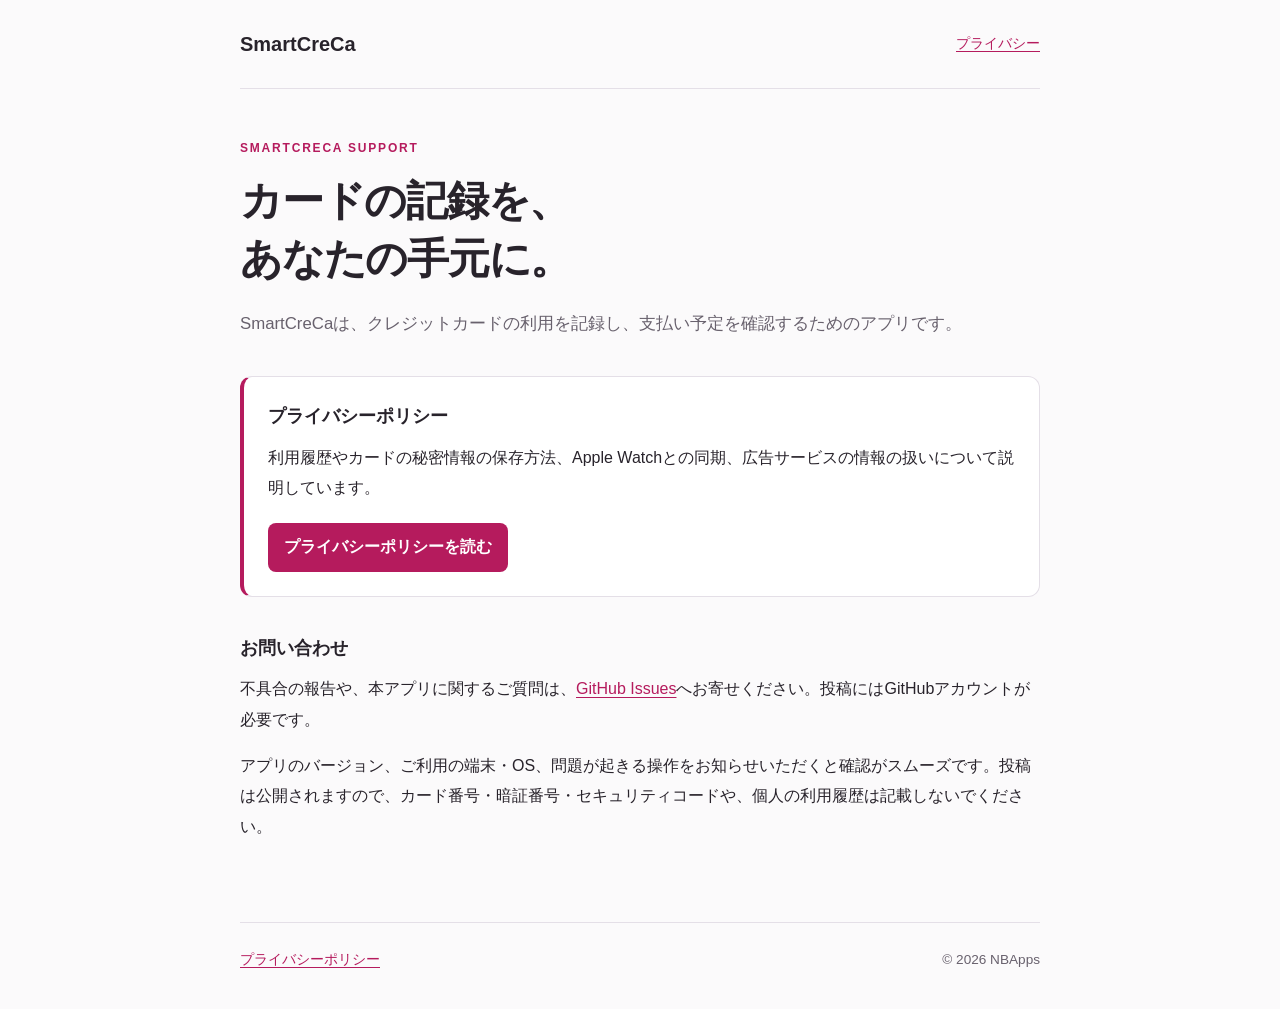
==== index.html @ 2b5b3f31 "Publish SmartCreCa privacy policy and support pages" ====
<!doctype html>
<html lang="ja">
<head>
  <meta charset="utf-8">
  <meta name="viewport" content="width=device-width, initial-scale=1">
  <meta name="description" content="SmartCreCaのプライバシーポリシーとサポート窓口。">
  <title>SmartCreCa | サポート</title>
  <link rel="canonical" href="https://nbashohei.github.io/smartcreca-info/">
  <link rel="stylesheet" href="style.css">
</head>
<body>
  <header class="site-header"><a class="brand" href="./">SmartCreCa</a><a href="privacy.html">プライバシー</a></header>
  <main>
    <p class="eyebrow">SMARTCRECA SUPPORT</p>
    <h1>カードの記録を、<br>あなたの手元に。</h1>
    <p class="intro">SmartCreCaは、クレジットカードの利用を記録し、支払い予定を確認するためのアプリです。</p>
    <section class="summary">
      <h2>プライバシーポリシー</h2>
      <p>利用履歴やカードの秘密情報の保存方法、Apple Watchとの同期、広告サービスの情報の扱いについて説明しています。</p>
      <a class="button" href="privacy.html">プライバシーポリシーを読む</a>
    </section>
    <section aria-labelledby="support"><h2 id="support">お問い合わせ</h2>
      <p>不具合の報告や、本アプリに関するご質問は、<a href="https://github.com/nbashohei/smartcreca-info/issues">GitHub Issues</a>へお寄せください。投稿にはGitHubアカウントが必要です。</p>
      <p>アプリのバージョン、ご利用の端末・OS、問題が起きる操作をお知らせいただくと確認がスムーズです。投稿は公開されますので、カード番号・暗証番号・セキュリティコードや、個人の利用履歴は記載しないでください。</p>
    </section>
  </main>
  <footer><a href="privacy.html">プライバシーポリシー</a><span>© 2026 NBApps</span></footer>
</body>
</html>
---- style.css ----
:root { color-scheme: light dark; --background: #fbfafb; --surface: #fff; --text: #28232b; --muted: #68616d; --line: #e4dfe7; --accent: #b51b5d; --tint: #fcf0f5; }
* { box-sizing: border-box; }
html { scroll-padding-top: 2rem; }
body { margin: 0; background: var(--background); color: var(--text); font: 16px/1.9 -apple-system, BlinkMacSystemFont, "Hiragino Sans", "Noto Sans JP", sans-serif; overflow-wrap: anywhere; }
a { color: var(--accent); text-underline-offset: .2em; }
a:hover { text-decoration-thickness: 2px; }
a:focus-visible { outline: 3px solid var(--accent); outline-offset: 5px; }
.site-header, main, footer { width: min(100% - 40px, 800px); margin-inline: auto; }
.site-header { display: flex; align-items: center; justify-content: space-between; gap: 1rem; padding-block: 25px; border-bottom: 1px solid var(--line); font-size: .9rem; }
.brand { color: var(--text); font-size: 1.25rem; font-weight: 750; text-decoration: none; }
main { padding-block: 48px 64px; }
.eyebrow { margin: 0 0 12px; color: var(--accent); font-size: .75rem; font-weight: 700; letter-spacing: .15em; }
h1 { margin: 0 0 20px; font-size: clamp(1.7rem, 5.5vw, 2.6rem); letter-spacing: -.03em; line-height: 1.4; }
h2 { margin: 0 0 12px; font-size: 1.15rem; line-height: 1.6; }
p { margin: 0 0 16px; }
.updated { color: var(--muted); font-size: .88rem; margin-bottom: 28px; }
.intro { color: var(--muted); font-size: 1.05rem; }
section { margin-top: 36px; }
.summary { padding: 24px; border: 1px solid var(--line); border-left: 4px solid var(--accent); border-radius: 12px; background: var(--surface); }
.summary p:last-child { margin-bottom: 0; }
ul { padding-left: 1.4em; margin: 12px 0 20px; }
li + li { margin-top: 8px; }
.button { display: inline-block; margin-top: 4px; padding: 9px 16px; border-radius: 8px; background: var(--accent); color: #fff; text-decoration: none; font-weight: 650; }
footer { display: flex; justify-content: space-between; flex-wrap: wrap; gap: 12px; border-top: 1px solid var(--line); padding-block: 24px 36px; font-size: .85rem; color: var(--muted); }
@media (max-width: 480px) { main { padding-top: 32px; } .summary { padding: 20px; } .site-header, main, footer { width: calc(100% - 32px); } }
@media (prefers-color-scheme: dark) { :root { --background: #19171c; --surface: #222026; --text: #eee8f0; --muted: #bbb2c0; --line: #403946; --accent: #ff98c1; --tint: #30232c; } .button { color: #27101a; } }
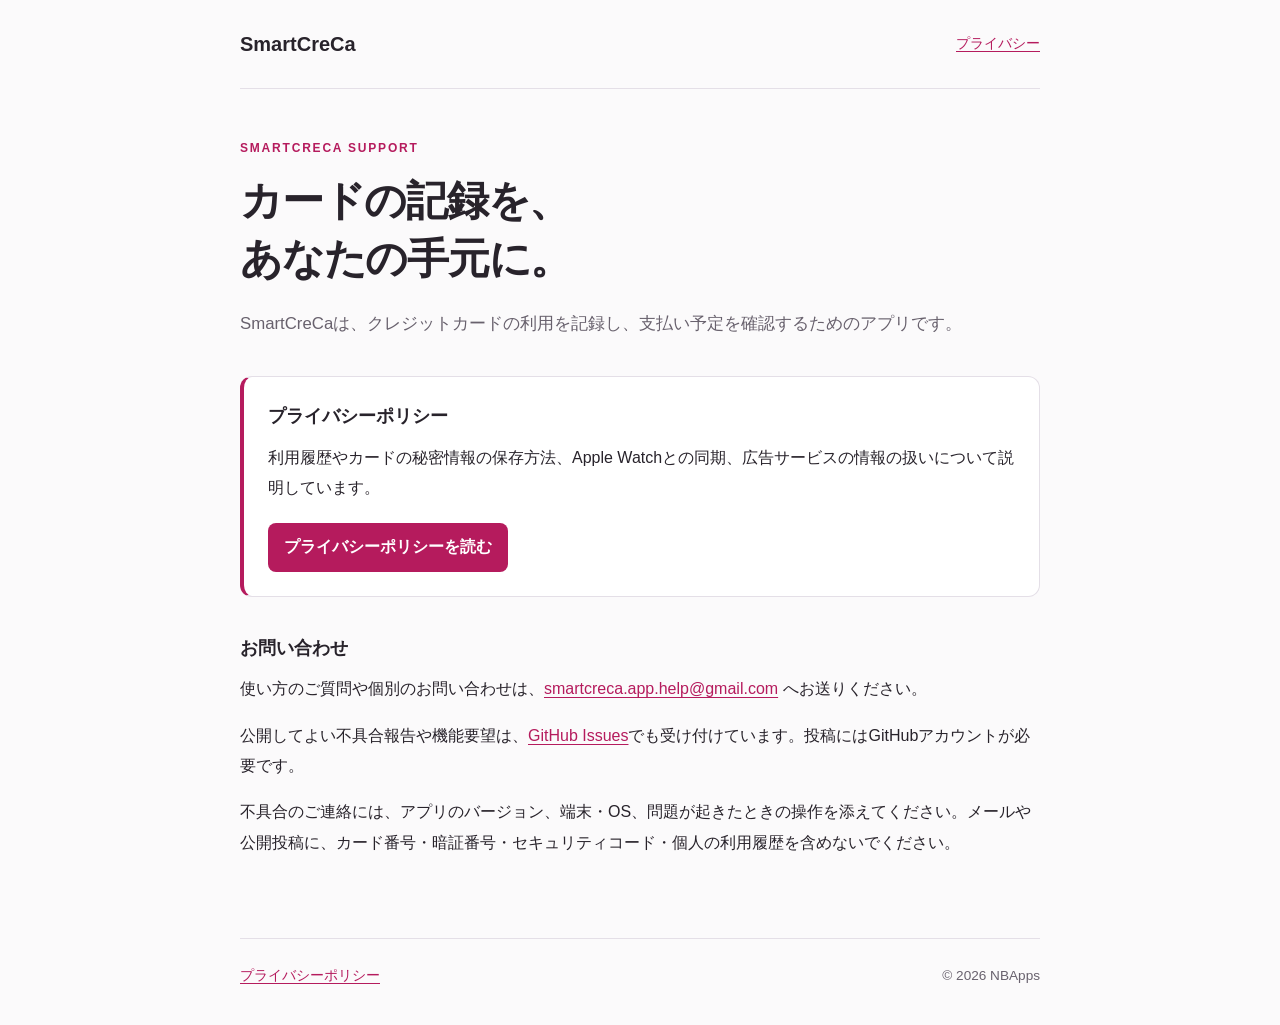
==== commit 4311aac8: "Publish the SmartCreCa support email for private inquiries" ====
--- a/index.html
+++ b/index.html
@@ -20,8 +20,9 @@
       <a class="button" href="privacy.html">プライバシーポリシーを読む</a>
     </section>
     <section aria-labelledby="support"><h2 id="support">お問い合わせ</h2>
-      <p>不具合の報告や、本アプリに関するご質問は、<a href="https://github.com/nbashohei/smartcreca-info/issues">GitHub Issues</a>へお寄せください。投稿にはGitHubアカウントが必要です。</p>
-      <p>アプリのバージョン、ご利用の端末・OS、問題が起きる操作をお知らせいただくと確認がスムーズです。投稿は公開されますので、カード番号・暗証番号・セキュリティコードや、個人の利用履歴は記載しないでください。</p>
+      <p>使い方のご質問や個別のお問い合わせは、<a href="mailto:smartcreca.app.help@gmail.com">smartcreca.app.help@gmail.com</a> へお送りください。</p>
+      <p>公開してよい不具合報告や機能要望は、<a href="https://github.com/nbashohei/smartcreca-info/issues">GitHub Issues</a>でも受け付けています。投稿にはGitHubアカウントが必要です。</p>
+      <p>不具合のご連絡には、アプリのバージョン、端末・OS、問題が起きたときの操作を添えてください。メールや公開投稿に、カード番号・暗証番号・セキュリティコード・個人の利用履歴を含めないでください。</p>
     </section>
   </main>
   <footer><a href="privacy.html">プライバシーポリシー</a><span>© 2026 NBApps</span></footer>
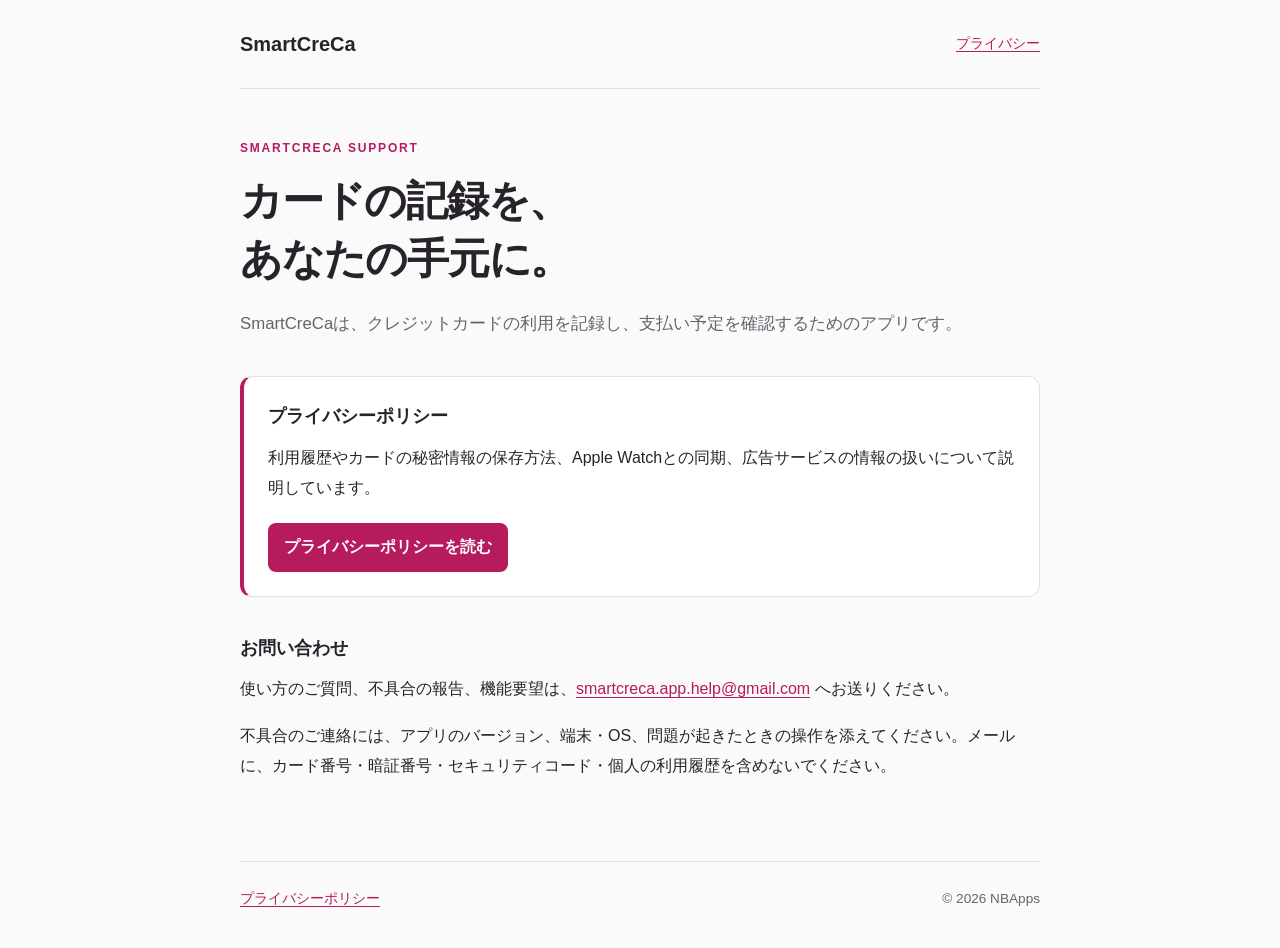
==== commit eac6a718: "Use email as the sole public support channel" ====
--- a/index.html
+++ b/index.html
@@ -20,9 +20,8 @@
       <a class="button" href="privacy.html">プライバシーポリシーを読む</a>
     </section>
     <section aria-labelledby="support"><h2 id="support">お問い合わせ</h2>
-      <p>使い方のご質問や個別のお問い合わせは、<a href="mailto:smartcreca.app.help@gmail.com">smartcreca.app.help@gmail.com</a> へお送りください。</p>
-      <p>公開してよい不具合報告や機能要望は、<a href="https://github.com/nbashohei/smartcreca-info/issues">GitHub Issues</a>でも受け付けています。投稿にはGitHubアカウントが必要です。</p>
-      <p>不具合のご連絡には、アプリのバージョン、端末・OS、問題が起きたときの操作を添えてください。メールや公開投稿に、カード番号・暗証番号・セキュリティコード・個人の利用履歴を含めないでください。</p>
+      <p>使い方のご質問、不具合の報告、機能要望は、<a href="mailto:smartcreca.app.help@gmail.com">smartcreca.app.help@gmail.com</a> へお送りください。</p>
+      <p>不具合のご連絡には、アプリのバージョン、端末・OS、問題が起きたときの操作を添えてください。メールに、カード番号・暗証番号・セキュリティコード・個人の利用履歴を含めないでください。</p>
     </section>
   </main>
   <footer><a href="privacy.html">プライバシーポリシー</a><span>© 2026 NBApps</span></footer>
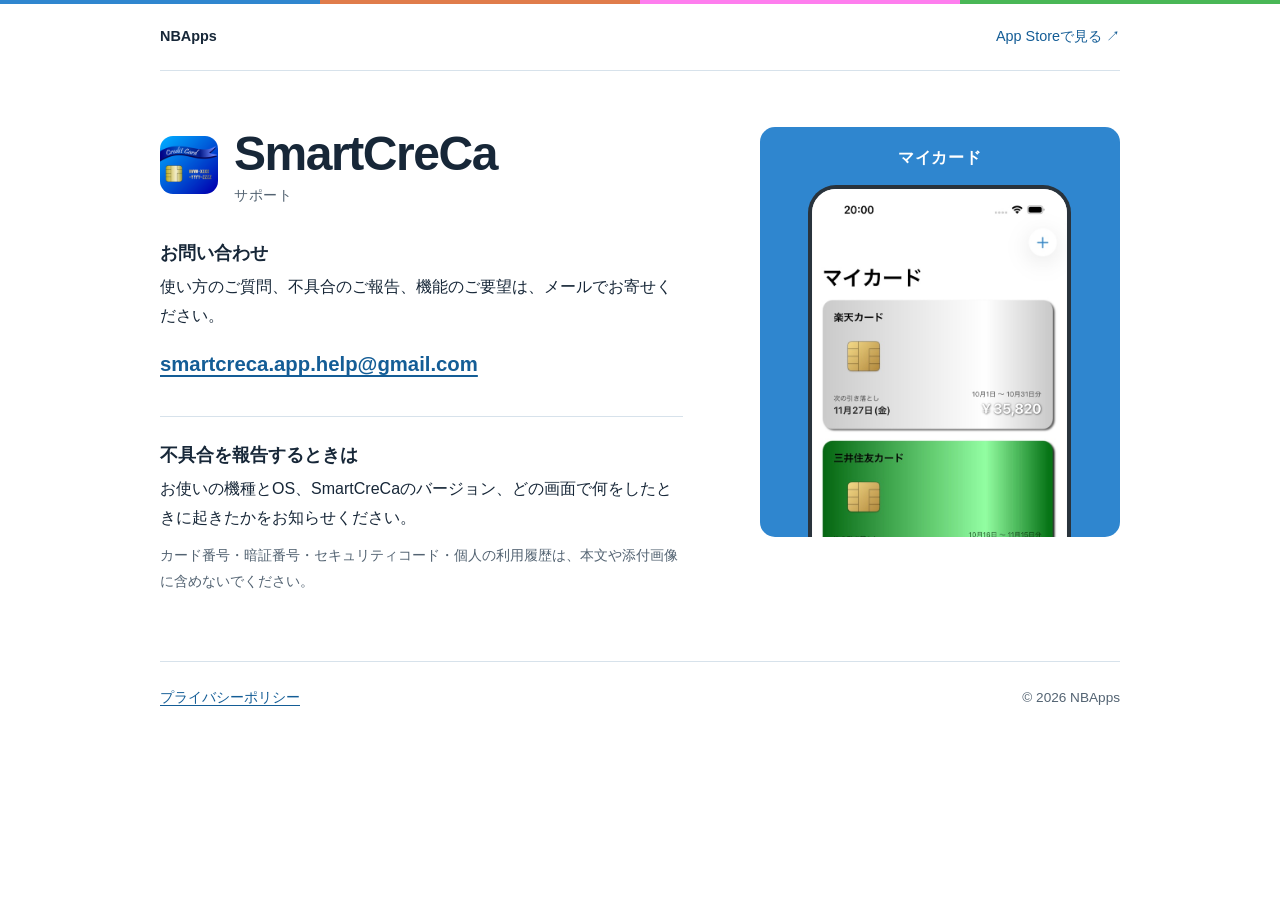
==== commit 4aea785f: "Bring app artwork and store colors to the SmartCreCa support page" ====
--- a/index.html
+++ b/index.html
@@ -3,26 +3,35 @@
 <head>
   <meta charset="utf-8">
   <meta name="viewport" content="width=device-width, initial-scale=1">
-  <meta name="description" content="SmartCreCaのプライバシーポリシーとサポート窓口。">
-  <title>SmartCreCa | サポート</title>
+  <meta name="description" content="SmartCreCaの使い方、不具合、機能のご要望に関するお問い合わせ窓口。">
+  <title>SmartCreCa サポート</title>
   <link rel="canonical" href="https://nbashohei.github.io/smartcreca-info/">
+  <link rel="icon" href="assets/smartcreca.png">
   <link rel="stylesheet" href="style.css">
 </head>
-<body>
-  <header class="site-header"><a class="brand" href="./">SmartCreCa</a><a href="privacy.html">プライバシー</a></header>
-  <main>
-    <p class="eyebrow">SMARTCRECA SUPPORT</p>
-    <h1>カードの記録を、<br>あなたの手元に。</h1>
-    <p class="intro">SmartCreCaは、クレジットカードの利用を記録し、支払い予定を確認するためのアプリです。</p>
-    <section class="summary">
-      <h2>プライバシーポリシー</h2>
-      <p>利用履歴やカードの秘密情報の保存方法、Apple Watchとの同期、広告サービスの情報の扱いについて説明しています。</p>
-      <a class="button" href="privacy.html">プライバシーポリシーを読む</a>
-    </section>
-    <section aria-labelledby="support"><h2 id="support">お問い合わせ</h2>
-      <p>使い方のご質問、不具合の報告、機能要望は、<a href="mailto:smartcreca.app.help@gmail.com">smartcreca.app.help@gmail.com</a> へお送りください。</p>
-      <p>不具合のご連絡には、アプリのバージョン、端末・OS、問題が起きたときの操作を添えてください。メールに、カード番号・暗証番号・セキュリティコード・個人の利用履歴を含めないでください。</p>
-    </section>
+<body class="support-page">
+  <header class="mast"><a href="https://nbashohei.github.io/">NBApps</a><a href="https://apps.apple.com/jp/app/id992369701">App Storeで見る <span aria-hidden="true">↗</span></a></header>
+  <main class="support-layout">
+    <div class="support-content">
+      <div class="app-heading">
+        <img src="assets/smartcreca.png" alt="" width="58" height="58">
+        <h1>SmartCreCa<span>サポート</span></h1>
+      </div>
+      <section aria-labelledby="support">
+        <h2 id="support">お問い合わせ</h2>
+        <p>使い方のご質問、不具合のご報告、機能のご要望は、メールでお寄せください。</p>
+        <a class="email" href="mailto:smartcreca.app.help@gmail.com">smartcreca.app.help@gmail.com</a>
+      </section>
+      <section aria-labelledby="bug-report">
+        <h2 id="bug-report">不具合を報告するときは</h2>
+        <p>お使いの機種とOS、SmartCreCaのバージョン、どの画面で何をしたときに起きたかをお知らせください。</p>
+        <p class="mail-note">カード番号・暗証番号・セキュリティコード・個人の利用履歴は、本文や添付画像に含めないでください。</p>
+      </section>
+    </div>
+    <figure class="app-preview">
+      <figcaption>マイカード</figcaption>
+      <div class="screen-crop"><img src="assets/my-cards.jpg" alt="カードごとに次の引落日と支払い予定額が並ぶマイカード画面" width="621" height="1350"></div>
+    </figure>
   </main>
   <footer><a href="privacy.html">プライバシーポリシー</a><span>© 2026 NBApps</span></footer>
 </body>
--- a/style.css
+++ b/style.css
@@ -1,4 +1,4 @@
-:root { color-scheme: light dark; --background: #fbfafb; --surface: #fff; --text: #28232b; --muted: #68616d; --line: #e4dfe7; --accent: #b51b5d; --tint: #fcf0f5; }
+:root { color-scheme: light dark; --background: #ffffff; --surface: #fff; --text: #172738; --muted: #536372; --line: #d7e2eb; --accent: #145d96; --tint: #edf6fc; }
 * { box-sizing: border-box; }
 html { scroll-padding-top: 2rem; }
 body { margin: 0; background: var(--background); color: var(--text); font: 16px/1.9 -apple-system, BlinkMacSystemFont, "Hiragino Sans", "Noto Sans JP", sans-serif; overflow-wrap: anywhere; }
@@ -23,4 +23,35 @@
 .button { display: inline-block; margin-top: 4px; padding: 9px 16px; border-radius: 8px; background: var(--accent); color: #fff; text-decoration: none; font-weight: 650; }
 footer { display: flex; justify-content: space-between; flex-wrap: wrap; gap: 12px; border-top: 1px solid var(--line); padding-block: 24px 36px; font-size: .85rem; color: var(--muted); }
 @media (max-width: 480px) { main { padding-top: 32px; } .summary { padding: 20px; } .site-header, main, footer { width: calc(100% - 32px); } }
-@media (prefers-color-scheme: dark) { :root { --background: #19171c; --surface: #222026; --text: #eee8f0; --muted: #bbb2c0; --line: #403946; --accent: #ff98c1; --tint: #30232c; } .button { color: #27101a; } }
+@media (prefers-color-scheme: dark) { :root { --background: #111923; --surface: #1a2632; --text: #f1f6fa; --muted: #b9c9d8; --line: #354553; --accent: #80c8ff; --tint: #1c3141; } .button { color: #27101a; } }
+
+/* Store screenshot backgrounds, in the same order as the four app screens. */
+.support-page::before { content: ""; display: block; height: 4px; background: linear-gradient(to right, #2f86cf 0 25%, #e07c4b 25% 50%, #fe7eee 50% 75%, #49b756 75%); }
+.support-page { line-height: 1.8; }
+.mast, .support-layout, .support-page footer { width: min(100% - 48px, 960px); margin-inline: auto; }
+.mast { display: flex; justify-content: space-between; align-items: center; padding: 20px 0; border-bottom: 1px solid var(--line); }
+.mast a { text-decoration: none; font-size: .9rem; }
+.mast a:first-child { color: var(--text); font-weight: 700; }
+.mast a:hover { text-decoration: underline; }
+.support-layout { display: grid; grid-template-columns: minmax(0, 1.45fr) minmax(0, 1fr); align-items: start; gap: clamp(32px, 6vw, 78px); padding-block: 56px; }
+.app-heading { display: flex; align-items: center; gap: 16px; margin-bottom: 36px; }
+.app-heading img { border-radius: 13px; }
+.app-heading h1 { margin: 0; line-height: 1.12; font-size: clamp(2rem, 4vw, 3rem); }
+.app-heading h1 span { display: block; margin-top: 6px; font-size: .9rem; letter-spacing: .04em; color: var(--muted); font-weight: 500; }
+.support-content section { margin: 0; }
+.support-content section + section { border-top: 1px solid var(--line); padding-top: 24px; margin-top: 28px; }
+.support-content h2 { font-size: 1.12rem; margin-bottom: 6px; }
+.support-content p { margin-bottom: 10px; }
+.email { display: inline-block; padding-block: 5px; font-weight: 650; font-size: clamp(1rem, 2.5vw, 1.27rem); }
+.mail-note { font-size: .9rem; color: var(--muted); }
+.app-preview { margin: 0; background: #2f86cf; border-radius: 15px; overflow: hidden; padding: 17px 20px 0; }
+.app-preview figcaption { color: #fff; text-align: center; font-weight: 650; letter-spacing: .05em; margin-bottom: 12px; }
+.screen-crop { width: 82%; height: auto; aspect-ratio: 1 / 1.34; overflow: hidden; margin-inline: auto; border: 4px solid #29333c; border-bottom: 0; border-radius: 28px 28px 0 0; background: #fff; }
+.screen-crop img { display: block; width: 100%; height: auto; }
+@media (max-width: 680px) {
+  .mast, .support-layout, .support-page footer { width: min(100% - 36px, 480px); }
+  .mast { padding-block: 15px; }
+  .support-layout { grid-template-columns: minmax(0, 1fr); gap: 24px; padding-block: 28px; }
+  .app-heading { margin-bottom: 26px; }
+  .app-preview { display: none; }
+}
